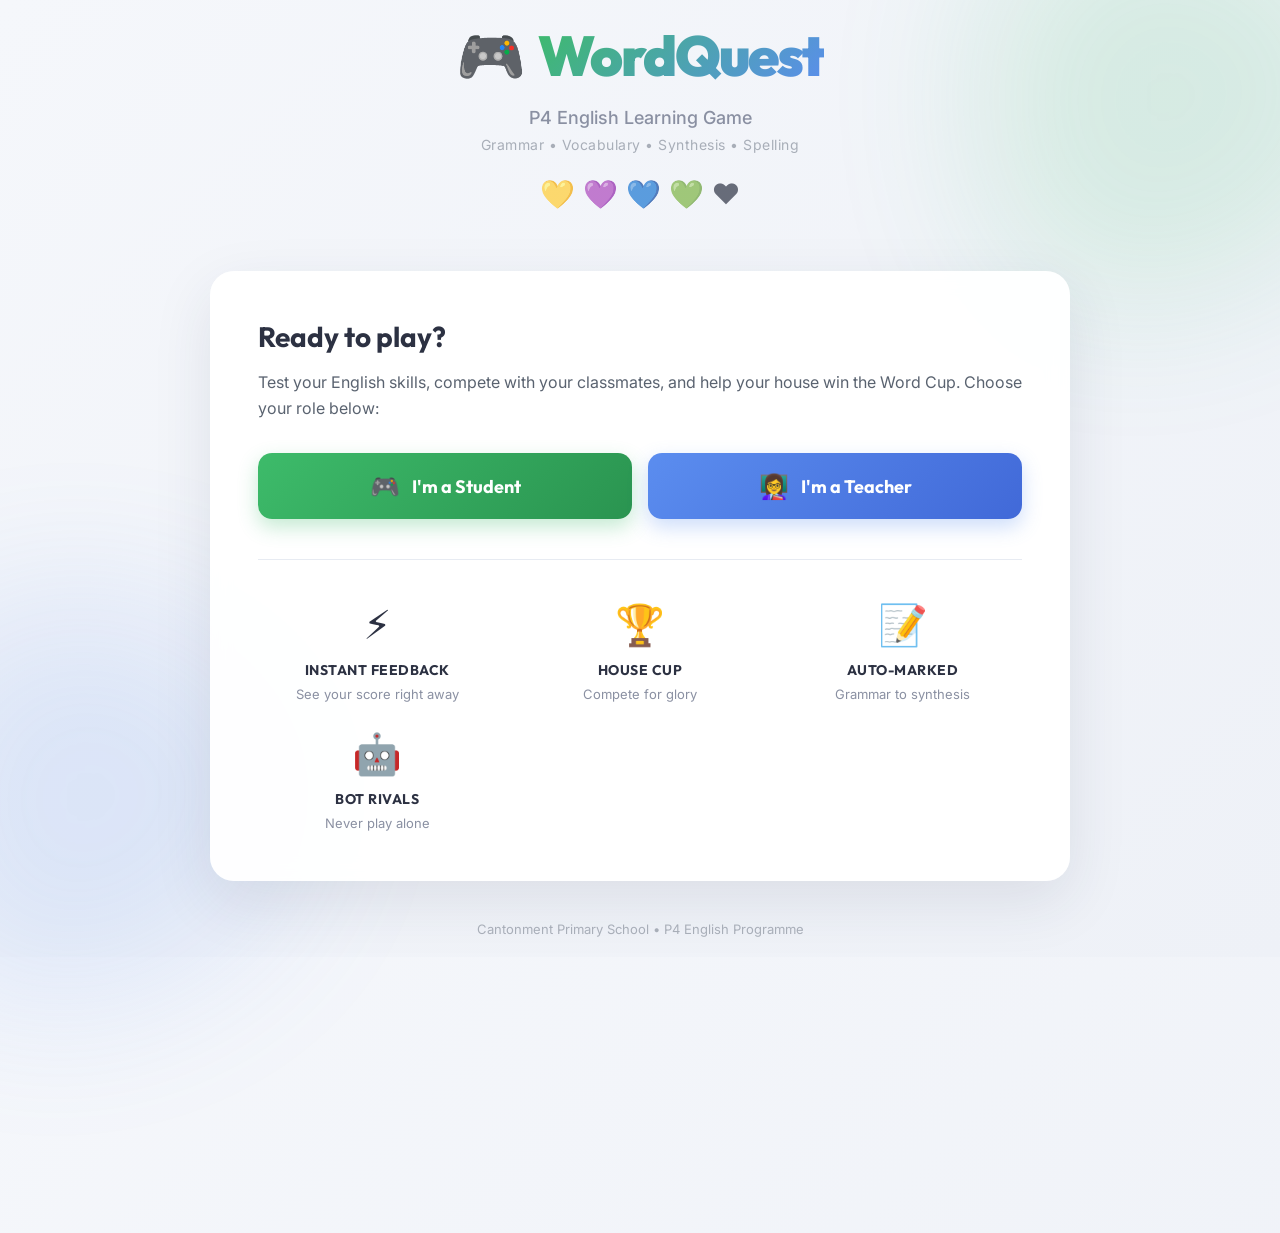
==== index.html @ cc4609ca "Add files via upload" ====
<!DOCTYPE html>
<html lang="en">
<head>
  <meta charset="UTF-8">
  <meta name="viewport" content="width=device-width, initial-scale=1.0">
  <title>WordQuest — P4 English Learning Game</title>
  <link href="https://fonts.googleapis.com/css2?family=Outfit:wght@700;800;900&family=Inter:wght@400;500;600&display=swap" rel="stylesheet">
  <style>
    * {
      margin: 0;
      padding: 0;
      box-sizing: border-box;
    }

    body {
      font-family: 'Inter', system-ui, sans-serif;
      background: linear-gradient(135deg, #f5f7fb 0%, #eef1f7 100%);
      color: #2c3142;
      min-height: 100vh;
      display: flex;
      align-items: center;
      justify-content: center;
      overflow-x: hidden;
    }

    /* Animated background blobs */
    ::before,
    ::after {
      content: '';
      position: fixed;
      width: 400px;
      height: 400px;
      border-radius: 40% 60% 70% 30% / 40% 50% 60% 50%;
      filter: blur(80px);
      opacity: 0.15;
      z-index: -1;
    }

    body::before {
      background: #3dbb6a;
      top: -100px;
      right: -100px;
      animation: float 8s ease-in-out infinite;
    }

    body::after {
      background: #5b8def;
      bottom: -100px;
      left: -100px;
      animation: float 10s ease-in-out infinite reverse;
    }

    @keyframes float {
      0%, 100% { transform: translate(0, 0) rotate(0deg); }
      50% { transform: translate(30px, -50px) rotate(180deg); }
    }

    .wrapper {
      width: 100%;
      max-width: 900px;
      padding: 20px;
      z-index: 1;
    }

    header {
      text-align: center;
      margin-bottom: 60px;
      animation: slideDown 0.8s ease-out;
    }

    @keyframes slideDown {
      from {
        opacity: 0;
        transform: translateY(-20px);
      }
      to {
        opacity: 1;
        transform: translateY(0);
      }
    }

    .logo-container {
      display: flex;
      align-items: center;
      justify-content: center;
      gap: 12px;
      margin-bottom: 16px;
    }

    .logo-text {
      font-family: 'Outfit', sans-serif;
      font-size: 56px;
      font-weight: 900;
      letter-spacing: -2px;
      background: linear-gradient(135deg, #3dbb6a 0%, #5b8def 100%);
      -webkit-background-clip: text;
      -webkit-text-fill-color: transparent;
      background-clip: text;
    }

    .logo-icon {
      font-size: 56px;
      animation: pulse 2s ease-in-out infinite;
    }

    @keyframes pulse {
      0%, 100% { transform: scale(1); }
      50% { transform: scale(1.1); }
    }

    .tagline {
      font-size: 18px;
      color: #8a90a2;
      margin-bottom: 8px;
      font-weight: 500;
    }

    .subtagline {
      font-size: 14px;
      color: #a8aeb8;
      letter-spacing: 0.5px;
    }

    /* Houses preview */
    .houses-peek {
      display: flex;
      justify-content: center;
      gap: 8px;
      margin-top: 24px;
      animation: fadeIn 1s ease-out 0.3s both;
    }

    @keyframes fadeIn {
      from { opacity: 0; }
      to { opacity: 1; }
    }

    .crest {
      font-size: 28px;
      opacity: 0.7;
      transition: all 0.3s ease;
    }

    .crest:hover {
      opacity: 1;
      transform: scale(1.2) rotate(10deg);
    }

    /* Main content */
    .content {
      background: rgba(255, 255, 255, 0.95);
      backdrop-filter: blur(10px);
      border-radius: 24px;
      padding: 48px;
      box-shadow: 0 20px 60px rgba(40, 50, 80, 0.1);
      margin-bottom: 40px;
      animation: slideUp 0.8s ease-out 0.2s both;
    }

    @keyframes slideUp {
      from {
        opacity: 0;
        transform: translateY(20px);
      }
      to {
        opacity: 1;
        transform: translateY(0);
      }
    }

    .content h2 {
      font-family: 'Outfit', sans-serif;
      font-size: 28px;
      margin-bottom: 16px;
      color: #2c3142;
    }

    .content p {
      font-size: 16px;
      line-height: 1.6;
      color: #5a6370;
      margin-bottom: 24px;
    }

    /* Button group */
    .button-group {
      display: grid;
      grid-template-columns: 1fr 1fr;
      gap: 16px;
      margin-top: 32px;
    }

    @media (max-width: 600px) {
      .button-group {
        grid-template-columns: 1fr;
      }
    }

    a.btn {
      display: flex;
      align-items: center;
      justify-content: center;
      gap: 12px;
      padding: 18px 32px;
      font-size: 18px;
      font-weight: 700;
      border-radius: 14px;
      text-decoration: none;
      color: white;
      border: none;
      cursor: pointer;
      transition: all 0.3s ease;
      font-family: 'Outfit', sans-serif;
      position: relative;
      overflow: hidden;
    }

    a.btn::before {
      content: '';
      position: absolute;
      top: 0;
      left: -100%;
      width: 100%;
      height: 100%;
      background: rgba(255, 255, 255, 0.2);
      transition: left 0.4s ease;
      z-index: -1;
    }

    a.btn:hover::before {
      left: 100%;
    }

    .btn-student {
      background: linear-gradient(135deg, #3dbb6a 0%, #2a9450 100%);
      box-shadow: 0 8px 20px rgba(61, 187, 106, 0.3);
    }

    .btn-student:hover {
      transform: translateY(-3px);
      box-shadow: 0 12px 30px rgba(61, 187, 106, 0.4);
    }

    .btn-teacher {
      background: linear-gradient(135deg, #5b8def 0%, #4169d8 100%);
      box-shadow: 0 8px 20px rgba(91, 141, 239, 0.3);
    }

    .btn-teacher:hover {
      transform: translateY(-3px);
      box-shadow: 0 12px 30px rgba(91, 141, 239, 0.4);
    }

    .btn-icon {
      font-size: 24px;
    }

    /* Features grid */
    .features {
      display: grid;
      grid-template-columns: repeat(auto-fit, minmax(200px, 1fr));
      gap: 24px;
      margin-top: 40px;
      padding-top: 40px;
      border-top: 1px solid #e7ebf2;
      animation: slideUp 0.8s ease-out 0.4s both;
    }

    .feature {
      text-align: center;
    }

    .feature-icon {
      font-size: 40px;
      margin-bottom: 12px;
    }

    .feature-title {
      font-family: 'Outfit', sans-serif;
      font-size: 14px;
      font-weight: 700;
      color: #2c3142;
      margin-bottom: 6px;
      letter-spacing: 0.5px;
    }

    .feature-desc {
      font-size: 13px;
      color: #8a90a2;
      line-height: 1.5;
    }

    /* Footer */
    footer {
      text-align: center;
      font-size: 13px;
      color: #a8aeb8;
      animation: fadeIn 1s ease-out 0.6s both;
    }

    /* Responsive */
    @media (max-width: 600px) {
      .logo-text {
        font-size: 42px;
      }

      .logo-icon {
        font-size: 42px;
      }

      .content {
        padding: 32px 24px;
      }

      .content h2 {
        font-size: 22px;
      }

      a.btn {
        padding: 16px 24px;
        font-size: 16px;
      }
    }
  </style>
</head>
<body>
  <div class="wrapper">
    <header>
      <div class="logo-container">
        <span class="logo-icon">🎮</span>
        <div class="logo-text">WordQuest</div>
      </div>
      <p class="tagline">P4 English Learning Game</p>
      <p class="subtagline">Grammar • Vocabulary • Synthesis • Spelling</p>
      <div class="houses-peek">
        <div class="crest">💛</div>
        <div class="crest">💜</div>
        <div class="crest">💙</div>
        <div class="crest">💚</div>
        <div class="crest">❤️</div>
      </div>
    </header>

    <div class="content">
      <h2>Ready to play?</h2>
      <p>Test your English skills, compete with your classmates, and help your house win the Word Cup. Choose your role below:</p>

      <div class="button-group">
        <a href="play.html" class="btn btn-student">
          <span class="btn-icon">🎮</span>
          <span>I'm a Student</span>
        </a>
        <a href="teacher.html" class="btn btn-teacher">
          <span class="btn-icon">👩‍🏫</span>
          <span>I'm a Teacher</span>
        </a>
      </div>

      <div class="features">
        <div class="feature">
          <div class="feature-icon">⚡</div>
          <div class="feature-title">INSTANT FEEDBACK</div>
          <div class="feature-desc">See your score right away</div>
        </div>
        <div class="feature">
          <div class="feature-icon">🏆</div>
          <div class="feature-title">HOUSE CUP</div>
          <div class="feature-desc">Compete for glory</div>
        </div>
        <div class="feature">
          <div class="feature-icon">📝</div>
          <div class="feature-title">AUTO-MARKED</div>
          <div class="feature-desc">Grammar to synthesis</div>
        </div>
        <div class="feature">
          <div class="feature-icon">🤖</div>
          <div class="feature-title">BOT RIVALS</div>
          <div class="feature-desc">Never play alone</div>
        </div>
      </div>
    </div>

    <footer>
      <p>Cantonment Primary School • P4 English Programme</p>
    </footer>
  </div>
</body>
</html>
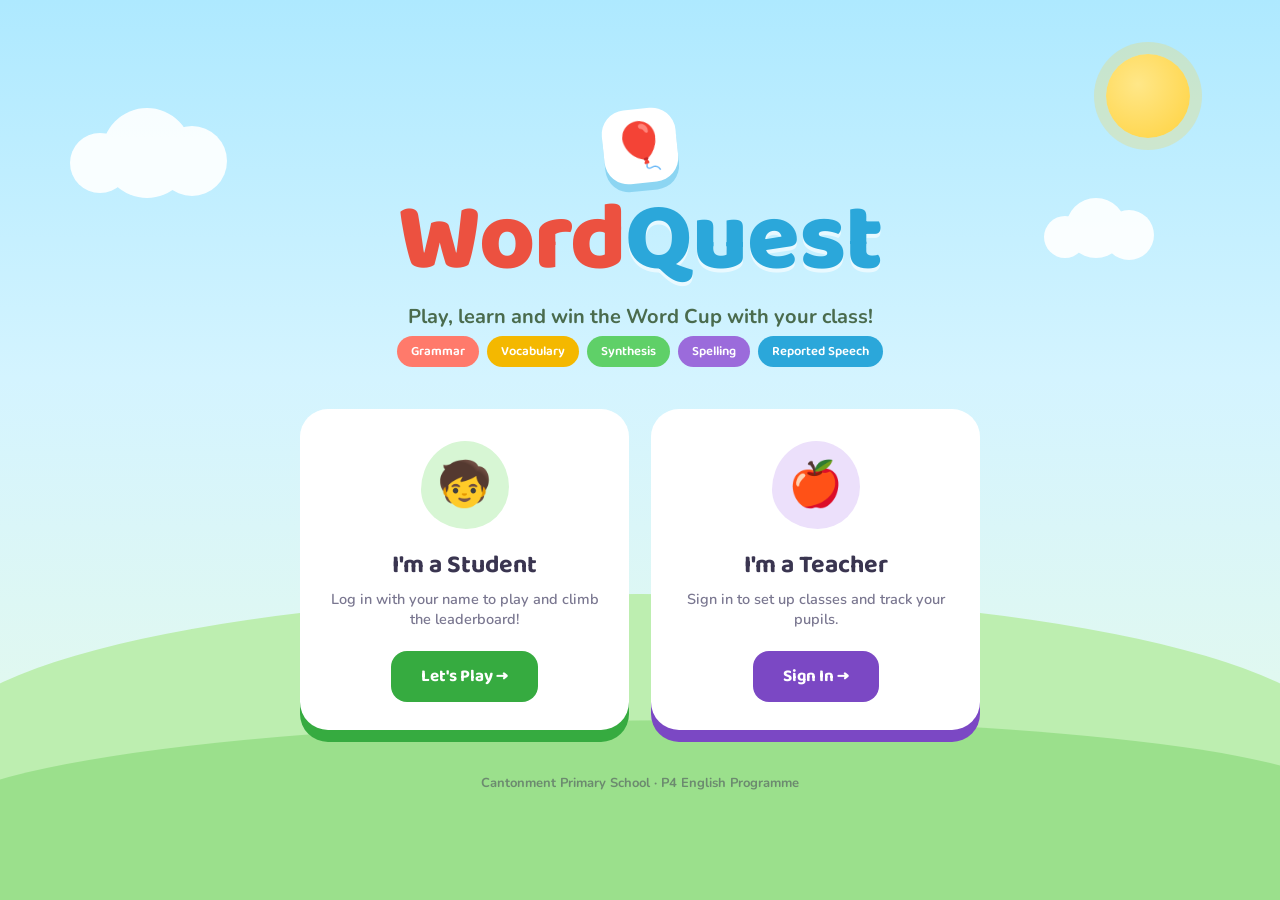
==== commit 87ccc9aa: "Update index.html" ====
--- a/index.html
+++ b/index.html
@@ -4,385 +4,128 @@
   <meta charset="UTF-8">
   <meta name="viewport" content="width=device-width, initial-scale=1.0">
   <title>WordQuest — P4 English Learning Game</title>
-  <link href="https://fonts.googleapis.com/css2?family=Outfit:wght@700;800;900&family=Inter:wght@400;500;600&display=swap" rel="stylesheet">
+  <link rel="preconnect" href="https://fonts.googleapis.com">
+  <link rel="preconnect" href="https://fonts.gstatic.com" crossorigin>
+  <link href="https://fonts.googleapis.com/css2?family=Baloo+2:wght@500;600;700;800&family=Nunito:wght@400;600;700;800&display=swap" rel="stylesheet">
   <style>
-    * {
-      margin: 0;
-      padding: 0;
-      box-sizing: border-box;
+    :root{
+      --sky:#5ec8f2; --sky-deep:#2ba7da;
+      --sunny:#ffd23f; --sunny-deep:#f4b800;
+      --grass:#5fd068; --grass-deep:#36ab40;
+      --coral:#ff7a6b; --coral-deep:#ec5140;
+      --plum:#9b6bdb; --plum-deep:#7b48c4;
+      --ink:#3a3550; --cloud:#ffffff;
     }
+    *{margin:0;padding:0;box-sizing:border-box}
+    html,body{height:100%}
+    body{
+      font-family:'Nunito',system-ui,sans-serif;
+      color:var(--ink);
+      background:linear-gradient(180deg,#aee9ff 0%, #d4f4ff 42%, #e9fbe6 100%);
+      min-height:100vh; display:flex; align-items:center; justify-content:center;
+      padding:24px; position:relative; overflow-x:hidden;
+    }
+    /* rolling hills */
+    .hill{position:fixed; left:-5%; width:110%; border-radius:50% 50% 0 0; z-index:0; pointer-events:none}
+    .hill.back{bottom:0; height:34vh; background:#bdeeb0}
+    .hill.front{bottom:0; height:20vh; background:#9be08c; border-radius:55% 45% 0 0}
+    /* floating clouds */
+    .cloud{position:fixed; background:#fff; border-radius:50%; opacity:.9; z-index:0; pointer-events:none}
+    .cloud::before,.cloud::after{content:''; position:absolute; background:#fff; border-radius:50%}
+    .c1{width:90px;height:90px;top:12%;left:8%; animation:drift 22s ease-in-out infinite}
+    .c1::before{width:60px;height:60px;top:25px;left:-32px}
+    .c1::after{width:70px;height:70px;top:18px;left:55px}
+    .c2{width:60px;height:60px;top:22%;right:12%; animation:drift 28s ease-in-out infinite reverse}
+    .c2::before{width:42px;height:42px;top:18px;left:-22px}
+    .c2::after{width:50px;height:50px;top:12px;left:38px}
+    @keyframes drift{0%,100%{transform:translateX(0)}50%{transform:translateX(34px)}}
+    /* sun */
+    .sun{position:fixed; top:6%; right:7%; width:84px; height:84px; border-radius:50%;
+      background:radial-gradient(circle at 38% 36%, #ffe788, var(--sunny));
+      box-shadow:0 0 0 12px rgba(255,210,63,.25); z-index:0; animation:bob 5s ease-in-out infinite}
+    @keyframes bob{0%,100%{transform:translateY(0)}50%{transform:translateY(-10px)}}
 
-    body {
-      font-family: 'Inter', system-ui, sans-serif;
-      background: linear-gradient(135deg, #f5f7fb 0%, #eef1f7 100%);
-      color: #2c3142;
-      min-height: 100vh;
-      display: flex;
-      align-items: center;
-      justify-content: center;
-      overflow-x: hidden;
+    .wrap{position:relative; z-index:2; width:100%; max-width:860px; text-align:center}
+
+    .logo{display:inline-flex; align-items:center; gap:10px; margin-bottom:10px; animation:pop .6s cubic-bezier(.2,.9,.3,1.4) both}
+    .logo .mark{
+      font-size:46px; width:74px; height:74px; border-radius:24px;
+      background:var(--cloud); display:flex; align-items:center; justify-content:center;
+      box-shadow:0 8px 0 rgba(43,167,218,.35); transform:rotate(-6deg);
     }
+    .title{font-family:'Baloo 2',cursive; font-weight:800; font-size:clamp(50px,11vw,96px); line-height:1; letter-spacing:-1px}
+    .title .a{color:var(--coral-deep)} .title .b{color:var(--sky-deep)}
+    .title span{display:inline-block}
+    .title .b{text-shadow:0 4px 0 rgba(255,255,255,.6)}
+    .lede{font-size:clamp(16px,2.4vw,20px); font-weight:700; color:#4a6b4d; margin:14px auto 6px; max-width:520px; animation:pop .6s ease-out .12s both}
+    .pills{display:flex; flex-wrap:wrap; gap:8px; justify-content:center; margin-bottom:42px; animation:pop .6s ease-out .2s both}
+    .pill{font-family:'Baloo 2',cursive; font-weight:600; font-size:13px; color:#fff; padding:5px 14px; border-radius:999px}
+    .pill:nth-child(1){background:var(--coral)} .pill:nth-child(2){background:var(--sunny-deep)}
+    .pill:nth-child(3){background:var(--grass)} .pill:nth-child(4){background:var(--plum)} .pill:nth-child(5){background:var(--sky-deep)}
 
-    /* Animated background blobs */
-    ::before,
-    ::after {
-      content: '';
-      position: fixed;
-      width: 400px;
-      height: 400px;
-      border-radius: 40% 60% 70% 30% / 40% 50% 60% 50%;
-      filter: blur(80px);
-      opacity: 0.15;
-      z-index: -1;
+    .gates{display:grid; grid-template-columns:1fr 1fr; gap:22px; max-width:680px; margin:0 auto}
+    @media(max-width:620px){.gates{grid-template-columns:1fr}}
+    .gate{
+      position:relative; display:block; text-decoration:none; color:var(--ink);
+      background:var(--cloud); border-radius:28px; padding:32px 26px 28px;
+      transition:transform .2s cubic-bezier(.2,.9,.3,1.4); animation:rise .7s ease-out both;
     }
+    .gate.student{box-shadow:0 12px 0 var(--grass-deep); animation-delay:.28s}
+    .gate.teacher{box-shadow:0 12px 0 var(--plum-deep); animation-delay:.38s}
+    .gate:hover{transform:translateY(-6px)}
+    .gate:active{transform:translateY(4px); box-shadow:0 6px 0 currentColor}
+    .gate.student:active{box-shadow:0 6px 0 var(--grass-deep)}
+    .gate.teacher:active{box-shadow:0 6px 0 var(--plum-deep)}
+    .blob{width:88px; height:88px; margin:0 auto 16px; border-radius:50% 50% 48% 52% / 55% 52% 48% 45%; display:flex; align-items:center; justify-content:center; font-size:44px}
+    .student .blob{background:#d7f6d4} .teacher .blob{background:#ece0fb}
+    .gate h2{font-family:'Baloo 2',cursive; font-weight:700; font-size:25px; margin-bottom:4px}
+    .gate p{font-size:14.5px; font-weight:600; color:#7a7790; margin-bottom:20px; min-height:42px}
+    .go{display:inline-block; font-family:'Baloo 2',cursive; font-weight:700; font-size:17px; color:#fff; padding:12px 30px; border-radius:16px}
+    .student .go{background:var(--grass-deep)} .teacher .go{background:var(--plum-deep)}
 
-    body::before {
-      background: #3dbb6a;
-      top: -100px;
-      right: -100px;
-      animation: float 8s ease-in-out infinite;
-    }
-
-    body::after {
-      background: #5b8def;
-      bottom: -100px;
-      left: -100px;
-      animation: float 10s ease-in-out infinite reverse;
-    }
-
-    @keyframes float {
-      0%, 100% { transform: translate(0, 0) rotate(0deg); }
-      50% { transform: translate(30px, -50px) rotate(180deg); }
-    }
-
-    .wrapper {
-      width: 100%;
-      max-width: 900px;
-      padding: 20px;
-      z-index: 1;
-    }
-
-    header {
-      text-align: center;
-      margin-bottom: 60px;
-      animation: slideDown 0.8s ease-out;
-    }
-
-    @keyframes slideDown {
-      from {
-        opacity: 0;
-        transform: translateY(-20px);
-      }
-      to {
-        opacity: 1;
-        transform: translateY(0);
-      }
-    }
-
-    .logo-container {
-      display: flex;
-      align-items: center;
-      justify-content: center;
-      gap: 12px;
-      margin-bottom: 16px;
-    }
-
-    .logo-text {
-      font-family: 'Outfit', sans-serif;
-      font-size: 56px;
-      font-weight: 900;
-      letter-spacing: -2px;
-      background: linear-gradient(135deg, #3dbb6a 0%, #5b8def 100%);
-      -webkit-background-clip: text;
-      -webkit-text-fill-color: transparent;
-      background-clip: text;
-    }
-
-    .logo-icon {
-      font-size: 56px;
-      animation: pulse 2s ease-in-out infinite;
-    }
-
-    @keyframes pulse {
-      0%, 100% { transform: scale(1); }
-      50% { transform: scale(1.1); }
-    }
-
-    .tagline {
-      font-size: 18px;
-      color: #8a90a2;
-      margin-bottom: 8px;
-      font-weight: 500;
-    }
-
-    .subtagline {
-      font-size: 14px;
-      color: #a8aeb8;
-      letter-spacing: 0.5px;
-    }
-
-    /* Houses preview */
-    .houses-peek {
-      display: flex;
-      justify-content: center;
-      gap: 8px;
-      margin-top: 24px;
-      animation: fadeIn 1s ease-out 0.3s both;
-    }
-
-    @keyframes fadeIn {
-      from { opacity: 0; }
-      to { opacity: 1; }
-    }
-
-    .crest {
-      font-size: 28px;
-      opacity: 0.7;
-      transition: all 0.3s ease;
-    }
-
-    .crest:hover {
-      opacity: 1;
-      transform: scale(1.2) rotate(10deg);
-    }
-
-    /* Main content */
-    .content {
-      background: rgba(255, 255, 255, 0.95);
-      backdrop-filter: blur(10px);
-      border-radius: 24px;
-      padding: 48px;
-      box-shadow: 0 20px 60px rgba(40, 50, 80, 0.1);
-      margin-bottom: 40px;
-      animation: slideUp 0.8s ease-out 0.2s both;
-    }
-
-    @keyframes slideUp {
-      from {
-        opacity: 0;
-        transform: translateY(20px);
-      }
-      to {
-        opacity: 1;
-        transform: translateY(0);
-      }
-    }
-
-    .content h2 {
-      font-family: 'Outfit', sans-serif;
-      font-size: 28px;
-      margin-bottom: 16px;
-      color: #2c3142;
-    }
-
-    .content p {
-      font-size: 16px;
-      line-height: 1.6;
-      color: #5a6370;
-      margin-bottom: 24px;
-    }
-
-    /* Button group */
-    .button-group {
-      display: grid;
-      grid-template-columns: 1fr 1fr;
-      gap: 16px;
-      margin-top: 32px;
-    }
-
-    @media (max-width: 600px) {
-      .button-group {
-        grid-template-columns: 1fr;
-      }
-    }
-
-    a.btn {
-      display: flex;
-      align-items: center;
-      justify-content: center;
-      gap: 12px;
-      padding: 18px 32px;
-      font-size: 18px;
-      font-weight: 700;
-      border-radius: 14px;
-      text-decoration: none;
-      color: white;
-      border: none;
-      cursor: pointer;
-      transition: all 0.3s ease;
-      font-family: 'Outfit', sans-serif;
-      position: relative;
-      overflow: hidden;
-    }
-
-    a.btn::before {
-      content: '';
-      position: absolute;
-      top: 0;
-      left: -100%;
-      width: 100%;
-      height: 100%;
-      background: rgba(255, 255, 255, 0.2);
-      transition: left 0.4s ease;
-      z-index: -1;
-    }
-
-    a.btn:hover::before {
-      left: 100%;
-    }
-
-    .btn-student {
-      background: linear-gradient(135deg, #3dbb6a 0%, #2a9450 100%);
-      box-shadow: 0 8px 20px rgba(61, 187, 106, 0.3);
-    }
-
-    .btn-student:hover {
-      transform: translateY(-3px);
-      box-shadow: 0 12px 30px rgba(61, 187, 106, 0.4);
-    }
-
-    .btn-teacher {
-      background: linear-gradient(135deg, #5b8def 0%, #4169d8 100%);
-      box-shadow: 0 8px 20px rgba(91, 141, 239, 0.3);
-    }
-
-    .btn-teacher:hover {
-      transform: translateY(-3px);
-      box-shadow: 0 12px 30px rgba(91, 141, 239, 0.4);
-    }
-
-    .btn-icon {
-      font-size: 24px;
-    }
-
-    /* Features grid */
-    .features {
-      display: grid;
-      grid-template-columns: repeat(auto-fit, minmax(200px, 1fr));
-      gap: 24px;
-      margin-top: 40px;
-      padding-top: 40px;
-      border-top: 1px solid #e7ebf2;
-      animation: slideUp 0.8s ease-out 0.4s both;
-    }
-
-    .feature {
-      text-align: center;
-    }
-
-    .feature-icon {
-      font-size: 40px;
-      margin-bottom: 12px;
-    }
-
-    .feature-title {
-      font-family: 'Outfit', sans-serif;
-      font-size: 14px;
-      font-weight: 700;
-      color: #2c3142;
-      margin-bottom: 6px;
-      letter-spacing: 0.5px;
-    }
-
-    .feature-desc {
-      font-size: 13px;
-      color: #8a90a2;
-      line-height: 1.5;
-    }
-
-    /* Footer */
-    footer {
-      text-align: center;
-      font-size: 13px;
-      color: #a8aeb8;
-      animation: fadeIn 1s ease-out 0.6s both;
-    }
-
-    /* Responsive */
-    @media (max-width: 600px) {
-      .logo-text {
-        font-size: 42px;
-      }
-
-      .logo-icon {
-        font-size: 42px;
-      }
-
-      .content {
-        padding: 32px 24px;
-      }
-
-      .content h2 {
-        font-size: 22px;
-      }
-
-      a.btn {
-        padding: 16px 24px;
-        font-size: 16px;
-      }
-    }
+    footer{margin-top:44px; font-size:13px; font-weight:700; color:#6c8a6f; animation:pop .6s ease-out .6s both}
+    @keyframes pop{from{opacity:0;transform:scale(.85)}to{opacity:1;transform:none}}
+    @keyframes rise{from{opacity:0;transform:translateY(30px)}to{opacity:1;transform:none}}
+    @media(prefers-reduced-motion:reduce){*{animation:none!important;transition:none!important}}
   </style>
 </head>
 <body>
-  <div class="wrapper">
-    <header>
-      <div class="logo-container">
-        <span class="logo-icon">🎮</span>
-        <div class="logo-text">WordQuest</div>
-      </div>
-      <p class="tagline">P4 English Learning Game</p>
-      <p class="subtagline">Grammar • Vocabulary • Synthesis • Spelling</p>
-      <div class="houses-peek">
-        <div class="crest">💛</div>
-        <div class="crest">💜</div>
-        <div class="crest">💙</div>
-        <div class="crest">💚</div>
-        <div class="crest">❤️</div>
-      </div>
-    </header>
+  <div class="hill back"></div>
+  <div class="hill front"></div>
+  <div class="sun"></div>
+  <div class="cloud c1"></div>
+  <div class="cloud c2"></div>
 
-    <div class="content">
-      <h2>Ready to play?</h2>
-      <p>Test your English skills, compete with your classmates, and help your house win the Word Cup. Choose your role below:</p>
-
-      <div class="button-group">
-        <a href="play.html" class="btn btn-student">
-          <span class="btn-icon">🎮</span>
-          <span>I'm a Student</span>
-        </a>
-        <a href="teacher.html" class="btn btn-teacher">
-          <span class="btn-icon">👩‍🏫</span>
-          <span>I'm a Teacher</span>
-        </a>
-      </div>
-
-      <div class="features">
-        <div class="feature">
-          <div class="feature-icon">⚡</div>
-          <div class="feature-title">INSTANT FEEDBACK</div>
-          <div class="feature-desc">See your score right away</div>
-        </div>
-        <div class="feature">
-          <div class="feature-icon">🏆</div>
-          <div class="feature-title">HOUSE CUP</div>
-          <div class="feature-desc">Compete for glory</div>
-        </div>
-        <div class="feature">
-          <div class="feature-icon">📝</div>
-          <div class="feature-title">AUTO-MARKED</div>
-          <div class="feature-desc">Grammar to synthesis</div>
-        </div>
-        <div class="feature">
-          <div class="feature-icon">🤖</div>
-          <div class="feature-title">BOT RIVALS</div>
-          <div class="feature-desc">Never play alone</div>
-        </div>
-      </div>
+  <main class="wrap">
+    <div class="logo">
+      <span class="mark">🎈</span>
+    </div>
+    <h1 class="title"><span class="a">Word</span><span class="b">Quest</span></h1>
+    <p class="lede">Play, learn and win the Word Cup with your class!</p>
+    <div class="pills">
+      <span class="pill">Grammar</span>
+      <span class="pill">Vocabulary</span>
+      <span class="pill">Synthesis</span>
+      <span class="pill">Spelling</span>
+      <span class="pill">Reported Speech</span>
     </div>
 
-    <footer>
-      <p>Cantonment Primary School • P4 English Programme</p>
-    </footer>
-  </div>
+    <div class="gates">
+      <a class="gate student" href="login-v2.html">
+        <div class="blob">🧒</div>
+        <h2>I'm a Student</h2>
+        <p>Log in with your name to play and climb the leaderboard!</p>
+        <span class="go">Let's Play →</span>
+      </a>
+      <a class="gate teacher" href="teacher.html">
+        <div class="blob">🍎</div>
+        <h2>I'm a Teacher</h2>
+        <p>Sign in to set up classes and track your pupils.</p>
+        <span class="go">Sign In →</span>
+      </a>
+    </div>
+
+    <footer>Cantonment Primary School · P4 English Programme</footer>
+  </main>
 </body>
 </html>
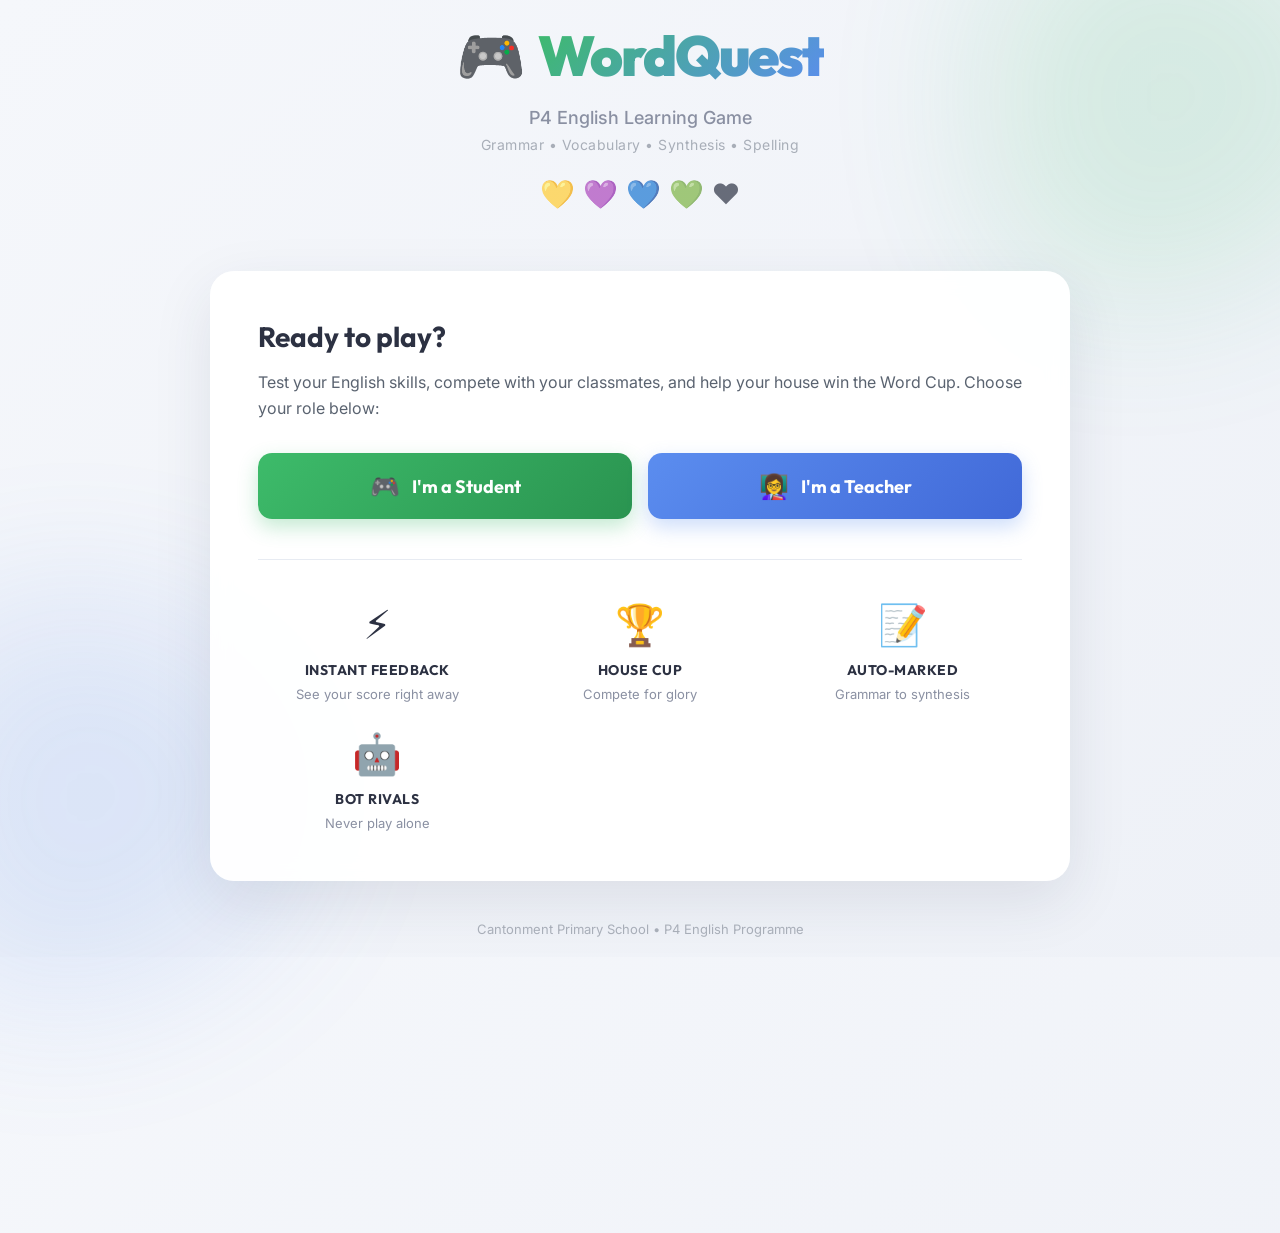
==== commit 405ab700: "Add files via upload" ====
--- a/index.html
+++ b/index.html
@@ -4,128 +4,385 @@
   <meta charset="UTF-8">
   <meta name="viewport" content="width=device-width, initial-scale=1.0">
   <title>WordQuest — P4 English Learning Game</title>
-  <link rel="preconnect" href="https://fonts.googleapis.com">
-  <link rel="preconnect" href="https://fonts.gstatic.com" crossorigin>
-  <link href="https://fonts.googleapis.com/css2?family=Baloo+2:wght@500;600;700;800&family=Nunito:wght@400;600;700;800&display=swap" rel="stylesheet">
+  <link href="https://fonts.googleapis.com/css2?family=Outfit:wght@700;800;900&family=Inter:wght@400;500;600&display=swap" rel="stylesheet">
   <style>
-    :root{
-      --sky:#5ec8f2; --sky-deep:#2ba7da;
-      --sunny:#ffd23f; --sunny-deep:#f4b800;
-      --grass:#5fd068; --grass-deep:#36ab40;
-      --coral:#ff7a6b; --coral-deep:#ec5140;
-      --plum:#9b6bdb; --plum-deep:#7b48c4;
-      --ink:#3a3550; --cloud:#ffffff;
-    }
-    *{margin:0;padding:0;box-sizing:border-box}
-    html,body{height:100%}
-    body{
-      font-family:'Nunito',system-ui,sans-serif;
-      color:var(--ink);
-      background:linear-gradient(180deg,#aee9ff 0%, #d4f4ff 42%, #e9fbe6 100%);
-      min-height:100vh; display:flex; align-items:center; justify-content:center;
-      padding:24px; position:relative; overflow-x:hidden;
-    }
-    /* rolling hills */
-    .hill{position:fixed; left:-5%; width:110%; border-radius:50% 50% 0 0; z-index:0; pointer-events:none}
-    .hill.back{bottom:0; height:34vh; background:#bdeeb0}
-    .hill.front{bottom:0; height:20vh; background:#9be08c; border-radius:55% 45% 0 0}
-    /* floating clouds */
-    .cloud{position:fixed; background:#fff; border-radius:50%; opacity:.9; z-index:0; pointer-events:none}
-    .cloud::before,.cloud::after{content:''; position:absolute; background:#fff; border-radius:50%}
-    .c1{width:90px;height:90px;top:12%;left:8%; animation:drift 22s ease-in-out infinite}
-    .c1::before{width:60px;height:60px;top:25px;left:-32px}
-    .c1::after{width:70px;height:70px;top:18px;left:55px}
-    .c2{width:60px;height:60px;top:22%;right:12%; animation:drift 28s ease-in-out infinite reverse}
-    .c2::before{width:42px;height:42px;top:18px;left:-22px}
-    .c2::after{width:50px;height:50px;top:12px;left:38px}
-    @keyframes drift{0%,100%{transform:translateX(0)}50%{transform:translateX(34px)}}
-    /* sun */
-    .sun{position:fixed; top:6%; right:7%; width:84px; height:84px; border-radius:50%;
-      background:radial-gradient(circle at 38% 36%, #ffe788, var(--sunny));
-      box-shadow:0 0 0 12px rgba(255,210,63,.25); z-index:0; animation:bob 5s ease-in-out infinite}
-    @keyframes bob{0%,100%{transform:translateY(0)}50%{transform:translateY(-10px)}}
-
-    .wrap{position:relative; z-index:2; width:100%; max-width:860px; text-align:center}
-
-    .logo{display:inline-flex; align-items:center; gap:10px; margin-bottom:10px; animation:pop .6s cubic-bezier(.2,.9,.3,1.4) both}
-    .logo .mark{
-      font-size:46px; width:74px; height:74px; border-radius:24px;
-      background:var(--cloud); display:flex; align-items:center; justify-content:center;
-      box-shadow:0 8px 0 rgba(43,167,218,.35); transform:rotate(-6deg);
-    }
-    .title{font-family:'Baloo 2',cursive; font-weight:800; font-size:clamp(50px,11vw,96px); line-height:1; letter-spacing:-1px}
-    .title .a{color:var(--coral-deep)} .title .b{color:var(--sky-deep)}
-    .title span{display:inline-block}
-    .title .b{text-shadow:0 4px 0 rgba(255,255,255,.6)}
-    .lede{font-size:clamp(16px,2.4vw,20px); font-weight:700; color:#4a6b4d; margin:14px auto 6px; max-width:520px; animation:pop .6s ease-out .12s both}
-    .pills{display:flex; flex-wrap:wrap; gap:8px; justify-content:center; margin-bottom:42px; animation:pop .6s ease-out .2s both}
-    .pill{font-family:'Baloo 2',cursive; font-weight:600; font-size:13px; color:#fff; padding:5px 14px; border-radius:999px}
-    .pill:nth-child(1){background:var(--coral)} .pill:nth-child(2){background:var(--sunny-deep)}
-    .pill:nth-child(3){background:var(--grass)} .pill:nth-child(4){background:var(--plum)} .pill:nth-child(5){background:var(--sky-deep)}
-
-    .gates{display:grid; grid-template-columns:1fr 1fr; gap:22px; max-width:680px; margin:0 auto}
-    @media(max-width:620px){.gates{grid-template-columns:1fr}}
-    .gate{
-      position:relative; display:block; text-decoration:none; color:var(--ink);
-      background:var(--cloud); border-radius:28px; padding:32px 26px 28px;
-      transition:transform .2s cubic-bezier(.2,.9,.3,1.4); animation:rise .7s ease-out both;
-    }
-    .gate.student{box-shadow:0 12px 0 var(--grass-deep); animation-delay:.28s}
-    .gate.teacher{box-shadow:0 12px 0 var(--plum-deep); animation-delay:.38s}
-    .gate:hover{transform:translateY(-6px)}
-    .gate:active{transform:translateY(4px); box-shadow:0 6px 0 currentColor}
-    .gate.student:active{box-shadow:0 6px 0 var(--grass-deep)}
-    .gate.teacher:active{box-shadow:0 6px 0 var(--plum-deep)}
-    .blob{width:88px; height:88px; margin:0 auto 16px; border-radius:50% 50% 48% 52% / 55% 52% 48% 45%; display:flex; align-items:center; justify-content:center; font-size:44px}
-    .student .blob{background:#d7f6d4} .teacher .blob{background:#ece0fb}
-    .gate h2{font-family:'Baloo 2',cursive; font-weight:700; font-size:25px; margin-bottom:4px}
-    .gate p{font-size:14.5px; font-weight:600; color:#7a7790; margin-bottom:20px; min-height:42px}
-    .go{display:inline-block; font-family:'Baloo 2',cursive; font-weight:700; font-size:17px; color:#fff; padding:12px 30px; border-radius:16px}
-    .student .go{background:var(--grass-deep)} .teacher .go{background:var(--plum-deep)}
-
-    footer{margin-top:44px; font-size:13px; font-weight:700; color:#6c8a6f; animation:pop .6s ease-out .6s both}
-    @keyframes pop{from{opacity:0;transform:scale(.85)}to{opacity:1;transform:none}}
-    @keyframes rise{from{opacity:0;transform:translateY(30px)}to{opacity:1;transform:none}}
-    @media(prefers-reduced-motion:reduce){*{animation:none!important;transition:none!important}}
+    * {
+      margin: 0;
+      padding: 0;
+      box-sizing: border-box;
+    }
+
+    body {
+      font-family: 'Inter', system-ui, sans-serif;
+      background: linear-gradient(135deg, #f5f7fb 0%, #eef1f7 100%);
+      color: #2c3142;
+      min-height: 100vh;
+      display: flex;
+      align-items: center;
+      justify-content: center;
+      overflow-x: hidden;
+    }
+
+    /* Animated background blobs */
+    ::before,
+    ::after {
+      content: '';
+      position: fixed;
+      width: 400px;
+      height: 400px;
+      border-radius: 40% 60% 70% 30% / 40% 50% 60% 50%;
+      filter: blur(80px);
+      opacity: 0.15;
+      z-index: -1;
+    }
+
+    body::before {
+      background: #3dbb6a;
+      top: -100px;
+      right: -100px;
+      animation: float 8s ease-in-out infinite;
+    }
+
+    body::after {
+      background: #5b8def;
+      bottom: -100px;
+      left: -100px;
+      animation: float 10s ease-in-out infinite reverse;
+    }
+
+    @keyframes float {
+      0%, 100% { transform: translate(0, 0) rotate(0deg); }
+      50% { transform: translate(30px, -50px) rotate(180deg); }
+    }
+
+    .wrapper {
+      width: 100%;
+      max-width: 900px;
+      padding: 20px;
+      z-index: 1;
+    }
+
+    header {
+      text-align: center;
+      margin-bottom: 60px;
+      animation: slideDown 0.8s ease-out;
+    }
+
+    @keyframes slideDown {
+      from {
+        opacity: 0;
+        transform: translateY(-20px);
+      }
+      to {
+        opacity: 1;
+        transform: translateY(0);
+      }
+    }
+
+    .logo-container {
+      display: flex;
+      align-items: center;
+      justify-content: center;
+      gap: 12px;
+      margin-bottom: 16px;
+    }
+
+    .logo-text {
+      font-family: 'Outfit', sans-serif;
+      font-size: 56px;
+      font-weight: 900;
+      letter-spacing: -2px;
+      background: linear-gradient(135deg, #3dbb6a 0%, #5b8def 100%);
+      -webkit-background-clip: text;
+      -webkit-text-fill-color: transparent;
+      background-clip: text;
+    }
+
+    .logo-icon {
+      font-size: 56px;
+      animation: pulse 2s ease-in-out infinite;
+    }
+
+    @keyframes pulse {
+      0%, 100% { transform: scale(1); }
+      50% { transform: scale(1.1); }
+    }
+
+    .tagline {
+      font-size: 18px;
+      color: #8a90a2;
+      margin-bottom: 8px;
+      font-weight: 500;
+    }
+
+    .subtagline {
+      font-size: 14px;
+      color: #a8aeb8;
+      letter-spacing: 0.5px;
+    }
+
+    /* Houses preview */
+    .houses-peek {
+      display: flex;
+      justify-content: center;
+      gap: 8px;
+      margin-top: 24px;
+      animation: fadeIn 1s ease-out 0.3s both;
+    }
+
+    @keyframes fadeIn {
+      from { opacity: 0; }
+      to { opacity: 1; }
+    }
+
+    .crest {
+      font-size: 28px;
+      opacity: 0.7;
+      transition: all 0.3s ease;
+    }
+
+    .crest:hover {
+      opacity: 1;
+      transform: scale(1.2) rotate(10deg);
+    }
+
+    /* Main content */
+    .content {
+      background: rgba(255, 255, 255, 0.95);
+      backdrop-filter: blur(10px);
+      border-radius: 24px;
+      padding: 48px;
+      box-shadow: 0 20px 60px rgba(40, 50, 80, 0.1);
+      margin-bottom: 40px;
+      animation: slideUp 0.8s ease-out 0.2s both;
+    }
+
+    @keyframes slideUp {
+      from {
+        opacity: 0;
+        transform: translateY(20px);
+      }
+      to {
+        opacity: 1;
+        transform: translateY(0);
+      }
+    }
+
+    .content h2 {
+      font-family: 'Outfit', sans-serif;
+      font-size: 28px;
+      margin-bottom: 16px;
+      color: #2c3142;
+    }
+
+    .content p {
+      font-size: 16px;
+      line-height: 1.6;
+      color: #5a6370;
+      margin-bottom: 24px;
+    }
+
+    /* Button group */
+    .button-group {
+      display: grid;
+      grid-template-columns: 1fr 1fr;
+      gap: 16px;
+      margin-top: 32px;
+    }
+
+    @media (max-width: 600px) {
+      .button-group {
+        grid-template-columns: 1fr;
+      }
+    }
+
+    a.btn {
+      display: flex;
+      align-items: center;
+      justify-content: center;
+      gap: 12px;
+      padding: 18px 32px;
+      font-size: 18px;
+      font-weight: 700;
+      border-radius: 14px;
+      text-decoration: none;
+      color: white;
+      border: none;
+      cursor: pointer;
+      transition: all 0.3s ease;
+      font-family: 'Outfit', sans-serif;
+      position: relative;
+      overflow: hidden;
+    }
+
+    a.btn::before {
+      content: '';
+      position: absolute;
+      top: 0;
+      left: -100%;
+      width: 100%;
+      height: 100%;
+      background: rgba(255, 255, 255, 0.2);
+      transition: left 0.4s ease;
+      z-index: -1;
+    }
+
+    a.btn:hover::before {
+      left: 100%;
+    }
+
+    .btn-student {
+      background: linear-gradient(135deg, #3dbb6a 0%, #2a9450 100%);
+      box-shadow: 0 8px 20px rgba(61, 187, 106, 0.3);
+    }
+
+    .btn-student:hover {
+      transform: translateY(-3px);
+      box-shadow: 0 12px 30px rgba(61, 187, 106, 0.4);
+    }
+
+    .btn-teacher {
+      background: linear-gradient(135deg, #5b8def 0%, #4169d8 100%);
+      box-shadow: 0 8px 20px rgba(91, 141, 239, 0.3);
+    }
+
+    .btn-teacher:hover {
+      transform: translateY(-3px);
+      box-shadow: 0 12px 30px rgba(91, 141, 239, 0.4);
+    }
+
+    .btn-icon {
+      font-size: 24px;
+    }
+
+    /* Features grid */
+    .features {
+      display: grid;
+      grid-template-columns: repeat(auto-fit, minmax(200px, 1fr));
+      gap: 24px;
+      margin-top: 40px;
+      padding-top: 40px;
+      border-top: 1px solid #e7ebf2;
+      animation: slideUp 0.8s ease-out 0.4s both;
+    }
+
+    .feature {
+      text-align: center;
+    }
+
+    .feature-icon {
+      font-size: 40px;
+      margin-bottom: 12px;
+    }
+
+    .feature-title {
+      font-family: 'Outfit', sans-serif;
+      font-size: 14px;
+      font-weight: 700;
+      color: #2c3142;
+      margin-bottom: 6px;
+      letter-spacing: 0.5px;
+    }
+
+    .feature-desc {
+      font-size: 13px;
+      color: #8a90a2;
+      line-height: 1.5;
+    }
+
+    /* Footer */
+    footer {
+      text-align: center;
+      font-size: 13px;
+      color: #a8aeb8;
+      animation: fadeIn 1s ease-out 0.6s both;
+    }
+
+    /* Responsive */
+    @media (max-width: 600px) {
+      .logo-text {
+        font-size: 42px;
+      }
+
+      .logo-icon {
+        font-size: 42px;
+      }
+
+      .content {
+        padding: 32px 24px;
+      }
+
+      .content h2 {
+        font-size: 22px;
+      }
+
+      a.btn {
+        padding: 16px 24px;
+        font-size: 16px;
+      }
+    }
   </style>
 </head>
 <body>
-  <div class="hill back"></div>
-  <div class="hill front"></div>
-  <div class="sun"></div>
-  <div class="cloud c1"></div>
-  <div class="cloud c2"></div>
-
-  <main class="wrap">
-    <div class="logo">
-      <span class="mark">🎈</span>
+  <div class="wrapper">
+    <header>
+      <div class="logo-container">
+        <span class="logo-icon">🎮</span>
+        <div class="logo-text">WordQuest</div>
+      </div>
+      <p class="tagline">P4 English Learning Game</p>
+      <p class="subtagline">Grammar • Vocabulary • Synthesis • Spelling</p>
+      <div class="houses-peek">
+        <div class="crest">💛</div>
+        <div class="crest">💜</div>
+        <div class="crest">💙</div>
+        <div class="crest">💚</div>
+        <div class="crest">❤️</div>
+      </div>
+    </header>
+
+    <div class="content">
+      <h2>Ready to play?</h2>
+      <p>Test your English skills, compete with your classmates, and help your house win the Word Cup. Choose your role below:</p>
+
+      <div class="button-group">
+        <a href="https://thealansensei-cps.github.io/wordquest/play.html" class="btn btn-student">
+          <span class="btn-icon">🎮</span>
+          <span>I'm a Student</span>
+        </a>
+        <a href="https://thealansensei-cps.github.io/wordquest/teacher.html" class="btn btn-teacher">
+          <span class="btn-icon">👩‍🏫</span>
+          <span>I'm a Teacher</span>
+        </a>
+      </div>
+
+      <div class="features">
+        <div class="feature">
+          <div class="feature-icon">⚡</div>
+          <div class="feature-title">INSTANT FEEDBACK</div>
+          <div class="feature-desc">See your score right away</div>
+        </div>
+        <div class="feature">
+          <div class="feature-icon">🏆</div>
+          <div class="feature-title">HOUSE CUP</div>
+          <div class="feature-desc">Compete for glory</div>
+        </div>
+        <div class="feature">
+          <div class="feature-icon">📝</div>
+          <div class="feature-title">AUTO-MARKED</div>
+          <div class="feature-desc">Grammar to synthesis</div>
+        </div>
+        <div class="feature">
+          <div class="feature-icon">🤖</div>
+          <div class="feature-title">BOT RIVALS</div>
+          <div class="feature-desc">Never play alone</div>
+        </div>
+      </div>
     </div>
-    <h1 class="title"><span class="a">Word</span><span class="b">Quest</span></h1>
-    <p class="lede">Play, learn and win the Word Cup with your class!</p>
-    <div class="pills">
-      <span class="pill">Grammar</span>
-      <span class="pill">Vocabulary</span>
-      <span class="pill">Synthesis</span>
-      <span class="pill">Spelling</span>
-      <span class="pill">Reported Speech</span>
-    </div>
-
-    <div class="gates">
-      <a class="gate student" href="login-v2.html">
-        <div class="blob">🧒</div>
-        <h2>I'm a Student</h2>
-        <p>Log in with your name to play and climb the leaderboard!</p>
-        <span class="go">Let's Play →</span>
-      </a>
-      <a class="gate teacher" href="teacher.html">
-        <div class="blob">🍎</div>
-        <h2>I'm a Teacher</h2>
-        <p>Sign in to set up classes and track your pupils.</p>
-        <span class="go">Sign In →</span>
-      </a>
-    </div>
-
-    <footer>Cantonment Primary School · P4 English Programme</footer>
-  </main>
+
+    <footer>
+      <p>Cantonment Primary School • P4 English Programme</p>
+    </footer>
+  </div>
 </body>
 </html>
